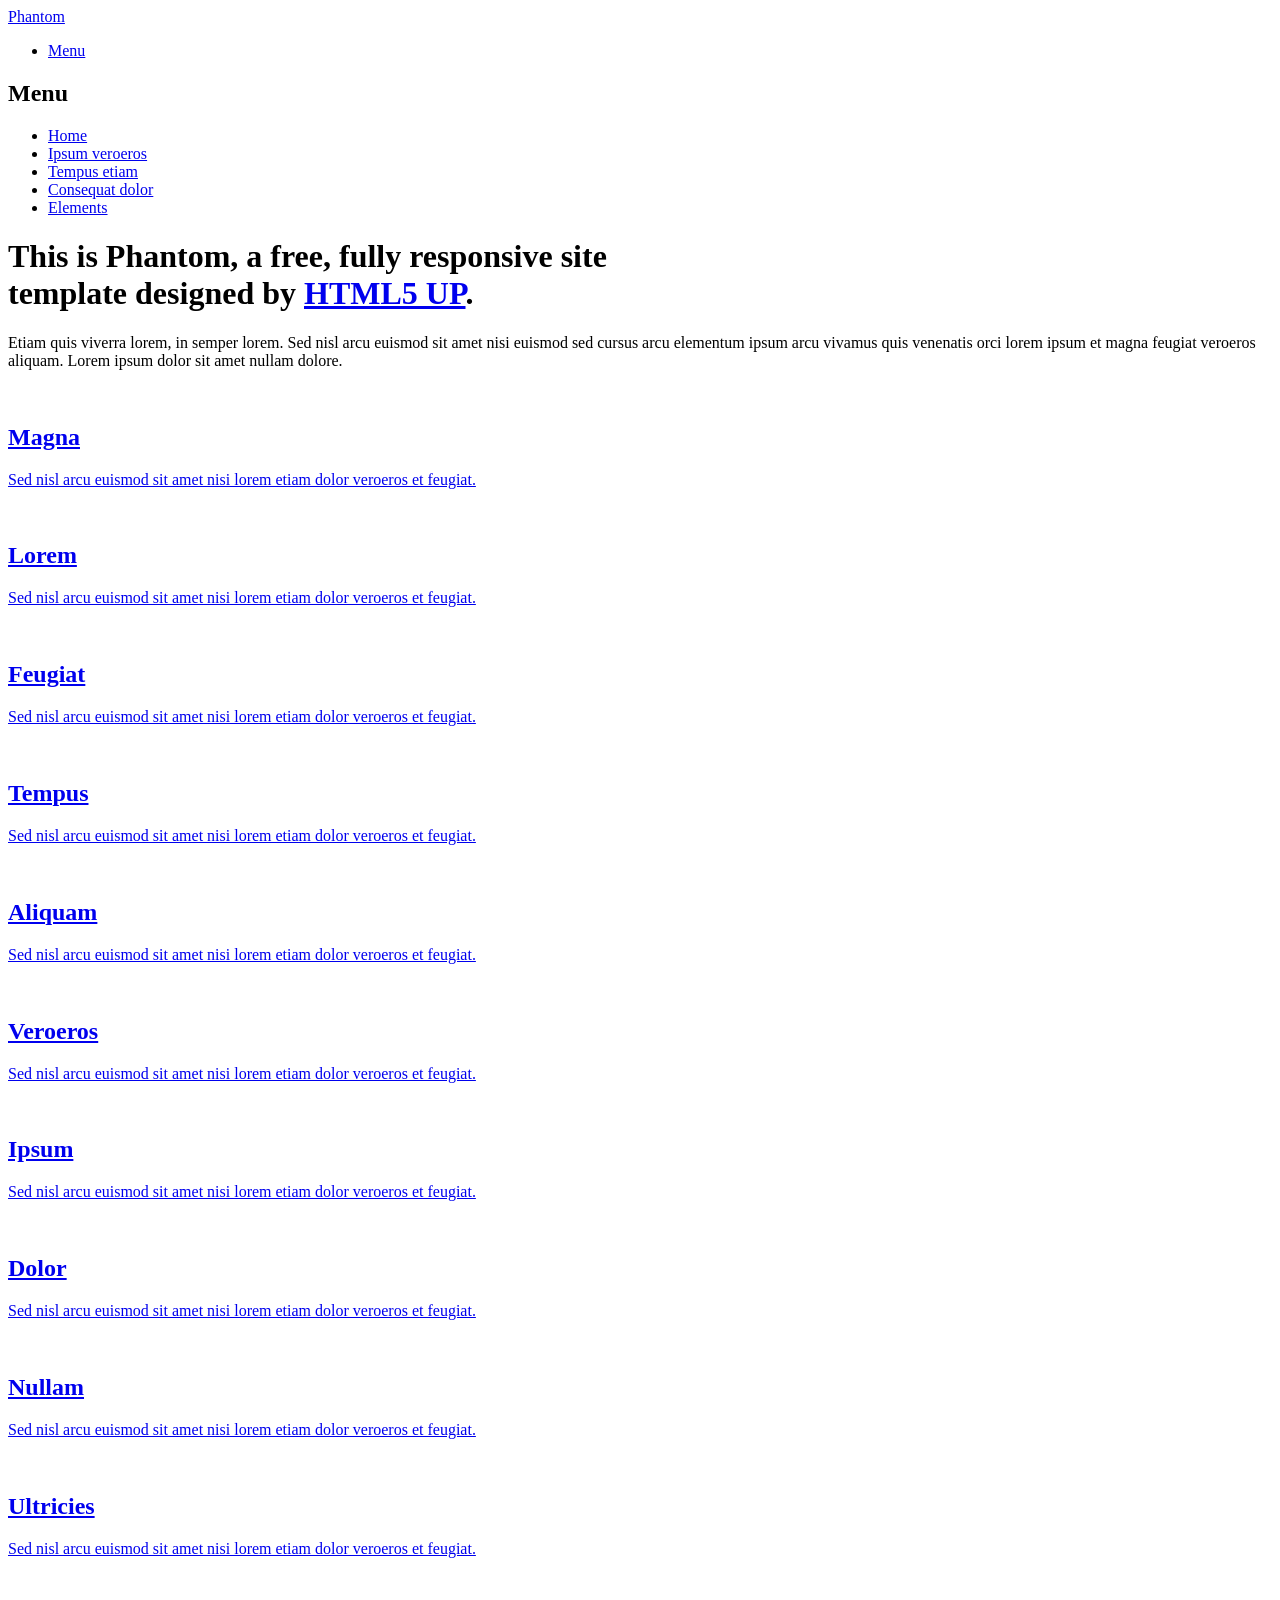
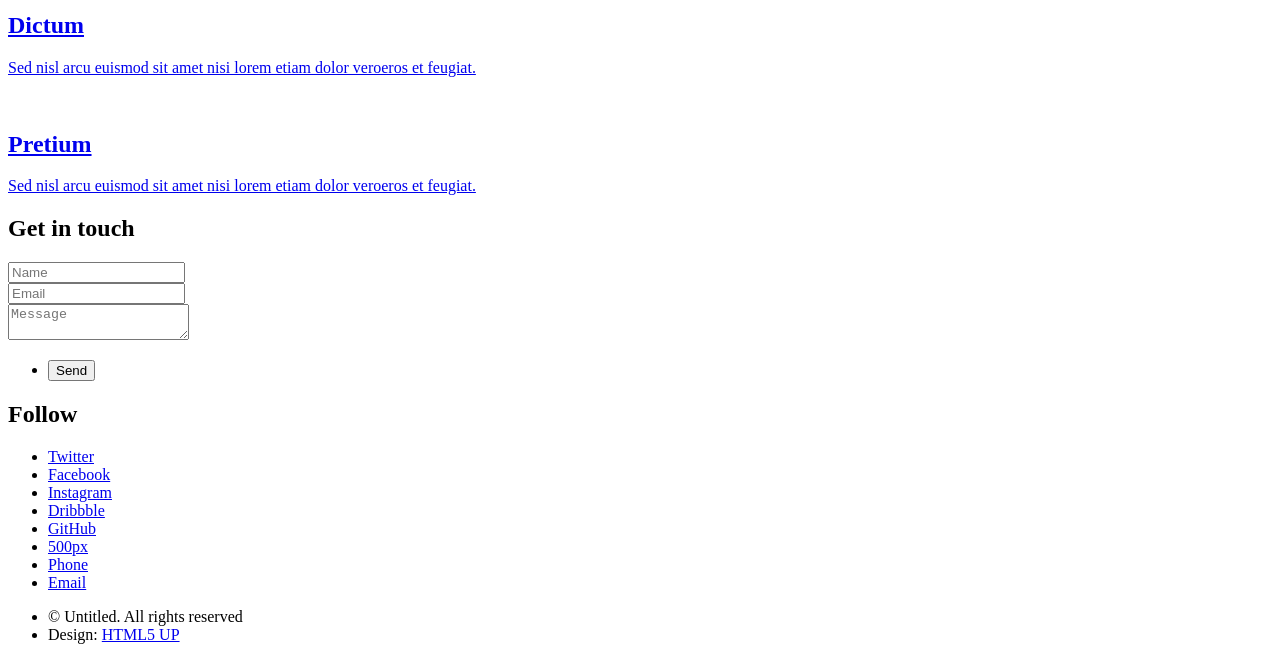
==== index.html @ 8ef7d772 "Add files via upload" ====
<!DOCTYPE HTML>
<!--
	Phantom by HTML5 UP
	html5up.net | @ajlkn
	Free for personal and commercial use under the CCA 3.0 license (html5up.net/license)
-->
<html>
	<head>
		<title>Phantom by HTML5 UP</title>
		<meta charset="utf-8" />
		<meta name="viewport" content="width=device-width, initial-scale=1, user-scalable=no" />
		<link rel="stylesheet" href="assets/css/main.css" />
		<noscript><link rel="stylesheet" href="assets/css/noscript.css" /></noscript>
	</head>
	<body class="is-preload">
		<!-- Wrapper -->
			<div id="wrapper">

				<!-- Header -->
					<header id="header">
						<div class="inner">

							<!-- Logo -->
								<a href="index.html" class="logo">
									<span class="symbol"><img src="images/logo.svg" alt="" /></span><span class="title">Phantom</span>
								</a>

							<!-- Nav -->
								<nav>
									<ul>
										<li><a href="#menu">Menu</a></li>
									</ul>
								</nav>

						</div>
					</header>

				<!-- Menu -->
					<nav id="menu">
						<h2>Menu</h2>
						<ul>
							<li><a href="index.html">Home</a></li>
							<li><a href="generic.html">Ipsum veroeros</a></li>
							<li><a href="generic.html">Tempus etiam</a></li>
							<li><a href="generic.html">Consequat dolor</a></li>
							<li><a href="elements.html">Elements</a></li>
						</ul>
					</nav>

				<!-- Main -->
					<div id="main">
						<div class="inner">
							<header>
								<h1>This is Phantom, a free, fully responsive site<br />
								template designed by <a href="http://html5up.net">HTML5 UP</a>.</h1>
								<p>Etiam quis viverra lorem, in semper lorem. Sed nisl arcu euismod sit amet nisi euismod sed cursus arcu elementum ipsum arcu vivamus quis venenatis orci lorem ipsum et magna feugiat veroeros aliquam. Lorem ipsum dolor sit amet nullam dolore.</p>
							</header>
							<section class="tiles">
								<article class="style1">
									<span class="image">
										<img src="images/pic01.jpg" alt="" />
									</span>
									<a href="generic.html">
										<h2>Magna</h2>
										<div class="content">
											<p>Sed nisl arcu euismod sit amet nisi lorem etiam dolor veroeros et feugiat.</p>
										</div>
									</a>
								</article>
								<article class="style2">
									<span class="image">
										<img src="images/pic02.jpg" alt="" />
									</span>
									<a href="generic.html">
										<h2>Lorem</h2>
										<div class="content">
											<p>Sed nisl arcu euismod sit amet nisi lorem etiam dolor veroeros et feugiat.</p>
										</div>
									</a>
								</article>
								<article class="style3">
									<span class="image">
										<img src="images/pic03.jpg" alt="" />
									</span>
									<a href="generic.html">
										<h2>Feugiat</h2>
										<div class="content">
											<p>Sed nisl arcu euismod sit amet nisi lorem etiam dolor veroeros et feugiat.</p>
										</div>
									</a>
								</article>
								<article class="style4">
									<span class="image">
										<img src="images/pic04.jpg" alt="" />
									</span>
									<a href="generic.html">
										<h2>Tempus</h2>
										<div class="content">
											<p>Sed nisl arcu euismod sit amet nisi lorem etiam dolor veroeros et feugiat.</p>
										</div>
									</a>
								</article>
								<article class="style5">
									<span class="image">
										<img src="images/pic05.jpg" alt="" />
									</span>
									<a href="generic.html">
										<h2>Aliquam</h2>
										<div class="content">
											<p>Sed nisl arcu euismod sit amet nisi lorem etiam dolor veroeros et feugiat.</p>
										</div>
									</a>
								</article>
								<article class="style6">
									<span class="image">
										<img src="images/pic06.jpg" alt="" />
									</span>
									<a href="generic.html">
										<h2>Veroeros</h2>
										<div class="content">
											<p>Sed nisl arcu euismod sit amet nisi lorem etiam dolor veroeros et feugiat.</p>
										</div>
									</a>
								</article>
								<article class="style2">
									<span class="image">
										<img src="images/pic07.jpg" alt="" />
									</span>
									<a href="generic.html">
										<h2>Ipsum</h2>
										<div class="content">
											<p>Sed nisl arcu euismod sit amet nisi lorem etiam dolor veroeros et feugiat.</p>
										</div>
									</a>
								</article>
								<article class="style3">
									<span class="image">
										<img src="images/pic08.jpg" alt="" />
									</span>
									<a href="generic.html">
										<h2>Dolor</h2>
										<div class="content">
											<p>Sed nisl arcu euismod sit amet nisi lorem etiam dolor veroeros et feugiat.</p>
										</div>
									</a>
								</article>
								<article class="style1">
									<span class="image">
										<img src="images/pic09.jpg" alt="" />
									</span>
									<a href="generic.html">
										<h2>Nullam</h2>
										<div class="content">
											<p>Sed nisl arcu euismod sit amet nisi lorem etiam dolor veroeros et feugiat.</p>
										</div>
									</a>
								</article>
								<article class="style5">
									<span class="image">
										<img src="images/pic10.jpg" alt="" />
									</span>
									<a href="generic.html">
										<h2>Ultricies</h2>
										<div class="content">
											<p>Sed nisl arcu euismod sit amet nisi lorem etiam dolor veroeros et feugiat.</p>
										</div>
									</a>
								</article>
								<article class="style6">
									<span class="image">
										<img src="images/pic11.jpg" alt="" />
									</span>
									<a href="generic.html">
										<h2>Dictum</h2>
										<div class="content">
											<p>Sed nisl arcu euismod sit amet nisi lorem etiam dolor veroeros et feugiat.</p>
										</div>
									</a>
								</article>
								<article class="style4">
									<span class="image">
										<img src="images/pic12.jpg" alt="" />
									</span>
									<a href="generic.html">
										<h2>Pretium</h2>
										<div class="content">
											<p>Sed nisl arcu euismod sit amet nisi lorem etiam dolor veroeros et feugiat.</p>
										</div>
									</a>
								</article>
							</section>
						</div>
					</div>

				<!-- Footer -->
					<footer id="footer">
						<div class="inner">
							<section>
								<h2>Get in touch</h2>
								<form method="post" action="#">
									<div class="fields">
										<div class="field half">
											<input type="text" name="name" id="name" placeholder="Name" />
										</div>
										<div class="field half">
											<input type="email" name="email" id="email" placeholder="Email" />
										</div>
										<div class="field">
											<textarea name="message" id="message" placeholder="Message"></textarea>
										</div>
									</div>
									<ul class="actions">
										<li><input type="submit" value="Send" class="primary" /></li>
									</ul>
								</form>
							</section>
							<section>
								<h2>Follow</h2>
								<ul class="icons">
									<li><a href="#" class="icon brands style2 fa-twitter"><span class="label">Twitter</span></a></li>
									<li><a href="#" class="icon brands style2 fa-facebook-f"><span class="label">Facebook</span></a></li>
									<li><a href="#" class="icon brands style2 fa-instagram"><span class="label">Instagram</span></a></li>
									<li><a href="#" class="icon brands style2 fa-dribbble"><span class="label">Dribbble</span></a></li>
									<li><a href="#" class="icon brands style2 fa-github"><span class="label">GitHub</span></a></li>
									<li><a href="#" class="icon brands style2 fa-500px"><span class="label">500px</span></a></li>
									<li><a href="#" class="icon solid style2 fa-phone"><span class="label">Phone</span></a></li>
									<li><a href="#" class="icon solid style2 fa-envelope"><span class="label">Email</span></a></li>
								</ul>
							</section>
							<ul class="copyright">
								<li>&copy; Untitled. All rights reserved</li><li>Design: <a href="http://html5up.net">HTML5 UP</a></li>
							</ul>
						</div>
					</footer>

			</div>

		<!-- Scripts -->
			<script src="assets/js/jquery.min.js"></script>
			<script src="assets/js/browser.min.js"></script>
			<script src="assets/js/breakpoints.min.js"></script>
			<script src="assets/js/util.js"></script>
			<script src="assets/js/main.js"></script>

	</body>
</html>
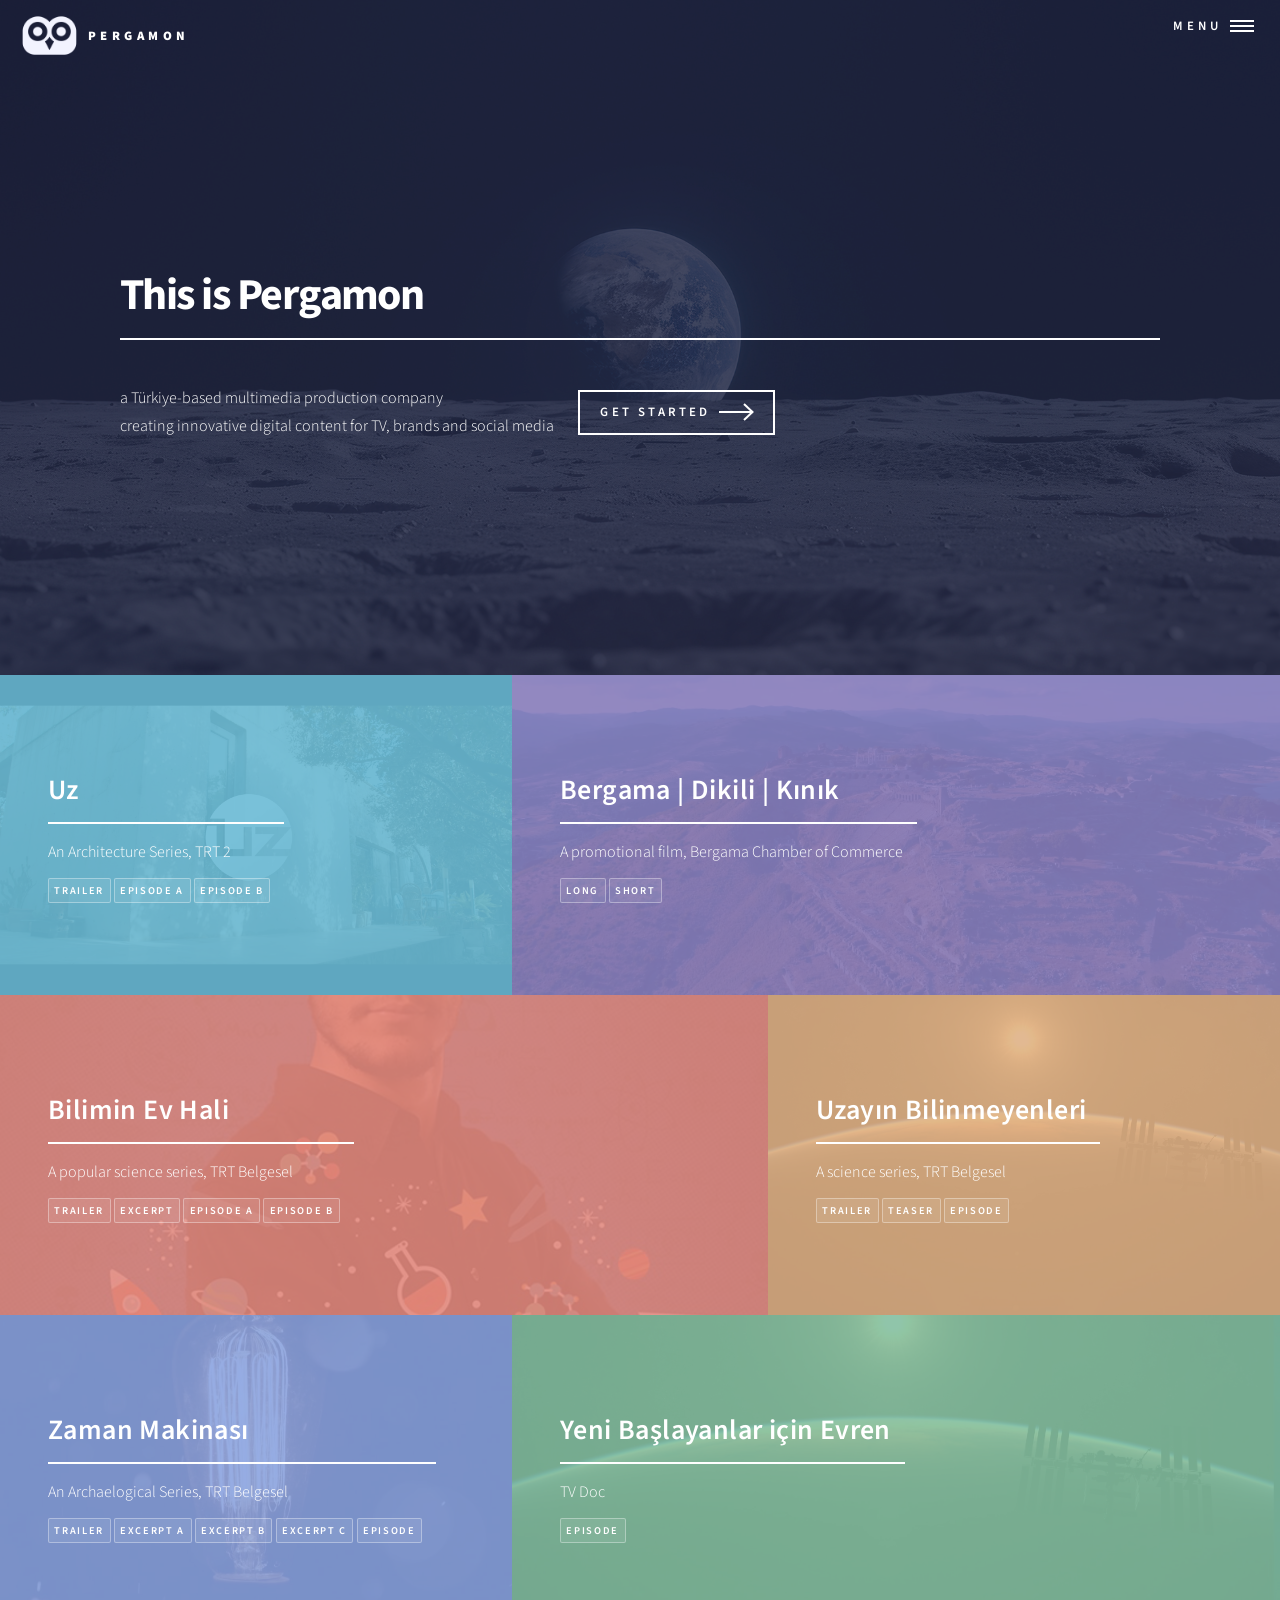
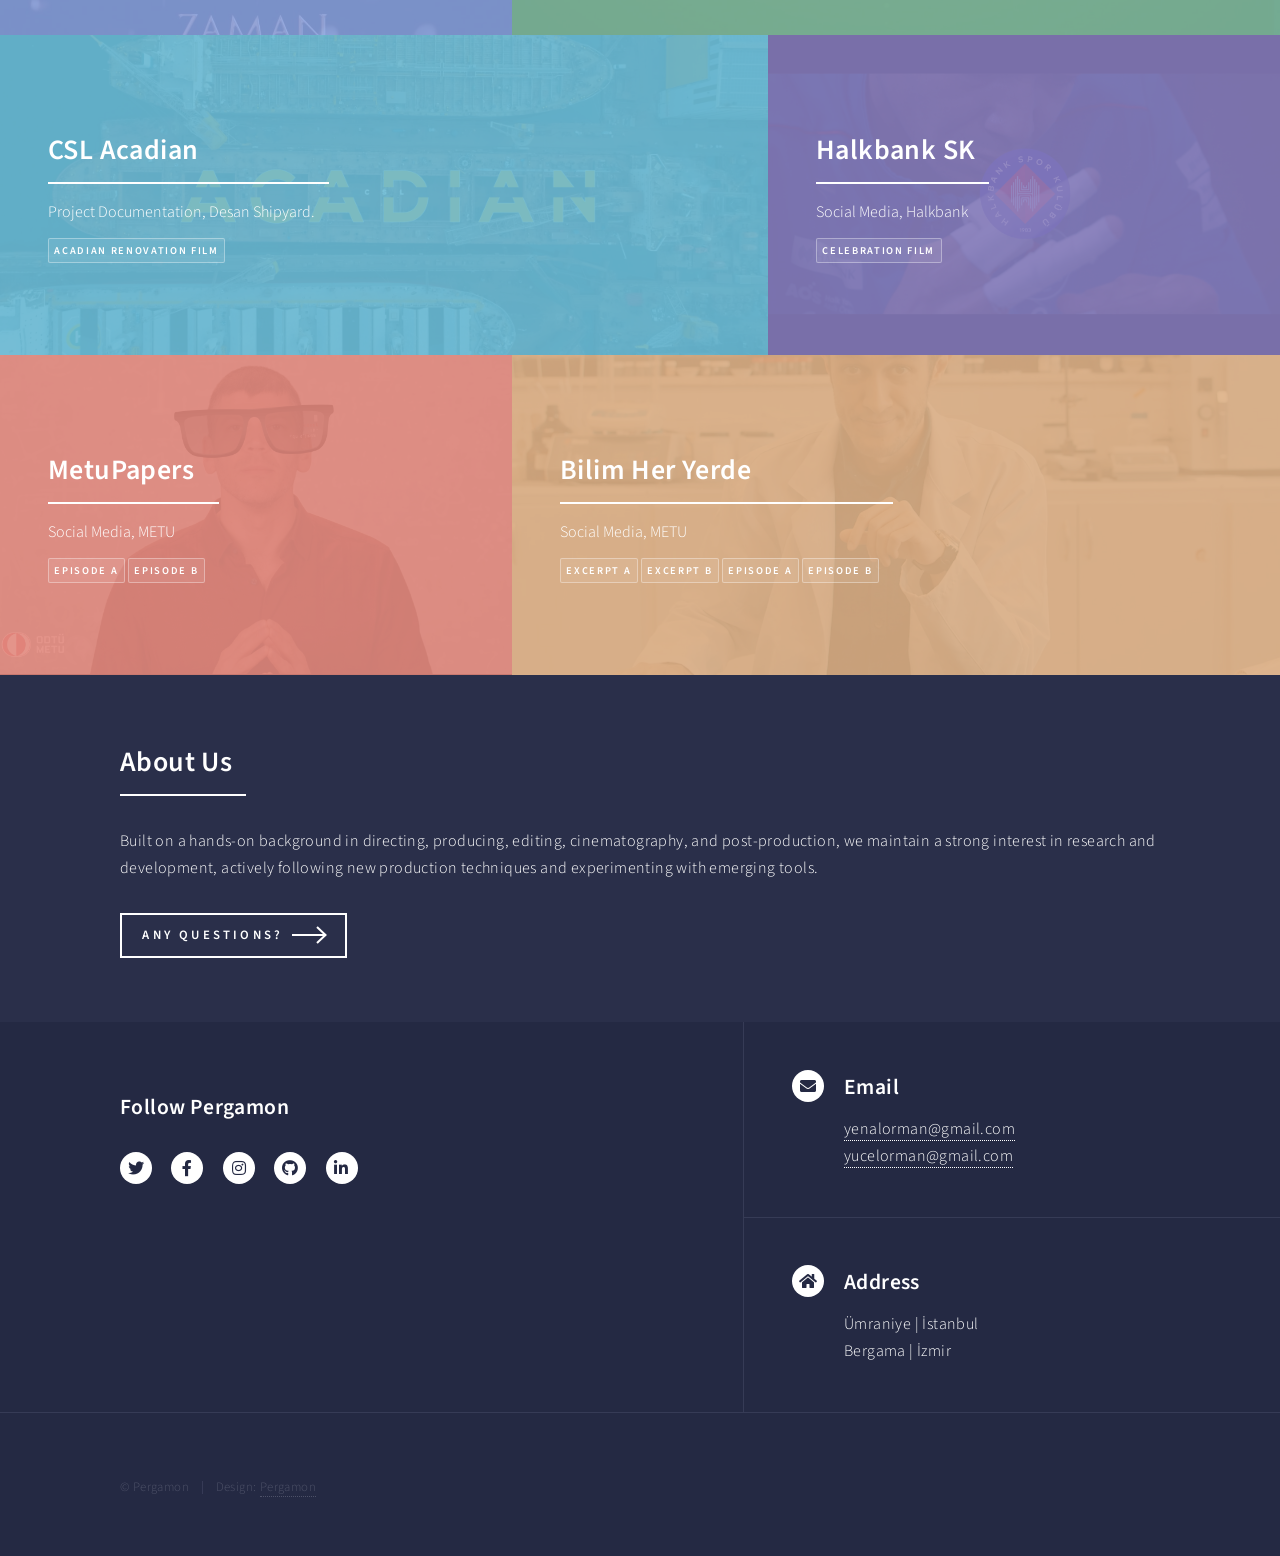
==== commit b000cce4: "Add files via upload" ====
--- a/index.html
+++ b/index.html
@@ -1,246 +1,290 @@
 <!DOCTYPE HTML>
 <!--
-	Phantom by HTML5 UP
-	html5up.net | @ajlkn
-	Free for personal and commercial use under the CCA 3.0 license (html5up.net/license)
 -->
 <html>
 	<head>
-		<title>Phantom by HTML5 UP</title>
+		<title>Pergamon Ltd.</title>
 		<meta charset="utf-8" />
 		<meta name="viewport" content="width=device-width, initial-scale=1, user-scalable=no" />
 		<link rel="stylesheet" href="assets/css/main.css" />
 		<noscript><link rel="stylesheet" href="assets/css/noscript.css" /></noscript>
 	</head>
 	<body class="is-preload">
+
 		<!-- Wrapper -->
 			<div id="wrapper">
 
 				<!-- Header -->
-					<header id="header">
-						<div class="inner">
-
-							<!-- Logo -->
-								<a href="index.html" class="logo">
-									<span class="symbol"><img src="images/logo.svg" alt="" /></span><span class="title">Phantom</span>
-								</a>
-
-							<!-- Nav -->
-								<nav>
-									<ul>
-										<li><a href="#menu">Menu</a></li>
-									</ul>
-								</nav>
-
-						</div>
+					<header id="header" class="alt">
+						<a href="index.html" class="logo"><img src="images/pergamon logo beyaz kucuk.png" alt="Pergamon" /><span class="title">PERGAMON</span></a>
+						<nav>
+							<a href="#menu">Menu</a>
+						</nav>
 					</header>
 
 				<!-- Menu -->
 					<nav id="menu">
-						<h2>Menu</h2>
-						<ul>
+						<ul class="links">
 							<li><a href="index.html">Home</a></li>
-							<li><a href="generic.html">Ipsum veroeros</a></li>
-							<li><a href="generic.html">Tempus etiam</a></li>
-							<li><a href="generic.html">Consequat dolor</a></li>
-							<li><a href="elements.html">Elements</a></li>
+						    <li><a href="visualmedia.html">Visual Media</a></li>
+							<li><a href="digitalproducts.html">Digital Products</a></li>
+							
 						</ul>
+				
 					</nav>
+
+				<!-- Banner -->
+					<section id="banner" class="major">
+						<div class="inner">
+							<header class="major">
+								<h1>This is Pergamon</h1>
+							</header>
+							<div class="content">
+								<p>a Türkiye-based multimedia production company<br />
+								creating innovative digital content for TV, brands and social media</p>
+								<ul class="actions">
+									<li><a href="#one" class="button next scrolly">Get Started</a></li>
+								</ul>
+							</div>
+						</div>
+					</section>
 
 				<!-- Main -->
 					<div id="main">
+
+						<!-- One -->
+							<section id="one" class="tiles">
+								<article>
+									<span class="image">
+										<img src="images/uz.jpg" alt="" />
+									</span>
+									<header class="major">
+										<h3><a href="#" class="link">Uz</a></h3>
+										<p>An Architecture Series, TRT 2</p>
+										<p class="video-links">
+											<a href="https://vimeo.com/909543820?fl=pl&fe=sh" class="video-trigger">Trailer</a>
+										
+											<a href="https://youtu.be/KzY1LyCqass?si=cchCyP4hpcDHNxCf" class="video-trigger">Episode A</a>
+											<a href="https://youtu.be/_0LKGLqTYdk?si=b7eNtXo9RGqZCq-8" class="video-trigger">Episode B</a>
+										</p>
+									</header>
+								</article>
+								<article>
+									<span class="image">
+										<img src="images/berto.jpg" alt="" />
+									</span>
+									<header class="major">
+										<h3><a href="#" class="link">Bergama | Dikili | Kınık</a></h3>
+										<p>A promotional film, Bergama Chamber of Commerce</p>
+										<p class="video-links">
+											<a href="https://youtu.be/z-awczup-54?si=IuM4uDtyjIeVR8jC" class="video-trigger">Long</a>
+											<a href="https://vimeo.com/1128978377?fl=pl&fe=sh" class="video-trigger">Short</a>
+										</p>
+									</header>
+								</article>
+								<article>
+									<span class="image">
+										<img src="images/behkucuk.jpg" alt="" />
+									</span>
+									<header class="major">
+										<h3><a href="#" class="link">Bilimin Ev Hali</a></h3>
+										<p>A popular science series, TRT Belgesel</p>
+										<p class="video-links">
+											<a href="https://vimeo.com/309246441?fl=pl&fe=sh" class="video-trigger">Trailer</a>
+											<a href="https://youtu.be/GDdJOOSnKwM?si=WjJDHmAG09a-mfLA" class="video-trigger" data-external-only="true">Excerpt</a>
+											<a href="https://youtu.be/mqNVMJ-ra8w?si=c8zlOnF4sXnQB_f6" class="video-trigger" data-external-only="true">Episode A</a>
+											<a href="https://youtu.be/QlsK-0fNqRE?si=UO2_cYHmbP0W4Mnn" class="video-trigger" data-external-only="true">Episode B</a>
+										</p>
+									</header>
+								</article>
+								<article>
+									<span class="image">
+										<img src="images/ybe.jpeg" alt="" />
+									</span>
+									<header class="major">
+										<h3><a href="#" class="link">Uzayın Bilinmeyenleri</a></h3>
+										<p>A science series, TRT Belgesel</p>
+										<p class="video-links">
+											<a href="https://vimeo.com/462543343?fl=pl&fe=sh" class="video-trigger" >Trailer</a>
+											<a href="https://vimeo.com/462544536?fl=pl&fe=sh" class="video-trigger">Teaser</a>
+										
+											<a href="https://youtu.be/SA2lbGp1NDU?si=D9zmuxBxyGRw07sG" class="video-trigger" data-external-only="true">Episode</a>
+										</p>
+									</header>
+								</article>
+								<article>
+									<span class="image">
+										<img src="images/zamanmak.jpg" alt="" />
+									</span>
+									<header class="major">
+										<h3><a href="#" class="link">Zaman Makinası</a></h3>
+										<p>An Archaelogical Series, TRT Belgesel</p>
+										<p class="video-links">
+											<a href="https://youtu.be/nMY0j0zYVks?si=WZTzkUrosIS9q4zf" class="video-trigger" data-external-only="true">Trailer</a>
+											<a href="https://vt.tiktok.com/ZSXfXErQj/" class="video-trigger" >Excerpt A</a>
+											<a href="https://vt.tiktok.com/ZSXfXBcBy/" class="video-trigger">Excerpt B</a>
+											<a href="https://vt.tiktok.com/ZSXfXdNba/" class="video-trigger">Excerpt C</a>
+											<a href="https://youtu.be/mYHiNbJmp7E?si=r1aIOt8lJG1AKb_3" class="video-trigger" data-external-only="true">Episode</a>
+										</p>
+									</header>
+								</article>
+								<article>
+									<span class="image">
+										<img src="images/ybe.jpeg" alt="" />
+									</span>
+									<header class="major">
+										<h3><a href="#" class="link">Yeni Başlayanlar için Evren</a></h3>
+										<p>TV Doc</p>
+										<p class="video-links">
+										
+											<a href="https://youtu.be/V2qMyy1cXUY?si=f-NC54RaQBkCCTLb" class="video-trigger" data-external-only="true">Episode</a>
+								
+										</p>
+									</header>
+								</article>
+								<article>
+									<span class="image">
+										<img src="images/csl-master0.jpg" alt="" />
+									</span>
+									<header class="major">
+										<h3><a href="#" class="link"> CSL Acadian</a></h3>
+										<p>Project Documentation, Desan Shipyard.</p>
+										<p class="video-links">
+											<a href="https://vimeo.com/1129138530?fl=pl&fe=sh" class="video-trigger">Acadian Renovation Film</a>
+										
+										</p>
+									</header>
+								</article>
+								<article>
+									<span class="image">
+										<img src="images/halk.png" alt="" />
+									</span>
+									<header class="major">
+										<h3><a href="#" class="link">Halkbank SK</a></h3>
+										<p>Social Media, Halkbank</p>
+										<p class="video-links">
+											<a href="https://vimeo.com/893102237?fl=pl&fe=sh" class="video-trigger">Celebration Film</a>
+										
+										</p>
+									</header>
+								</article>
+								<article>
+									<span class="image">
+										<img src="images/papers.png" alt="" />
+									</span>
+									<header class="major">
+										<h3><a href="#" class="link">MetuPapers</a></h3>
+										<p>Social Media, METU</p>
+										<p class="video-links">
+											
+											<a href="https://youtu.be/9YayRXR4h30?si=j-tamw5vMGcI_QDC" class="video-trigger">Episode A</a>
+											<a href="https://youtu.be/TNH7oI8LSks?si=48xCl7wduK4Jobul" class="video-trigger">Episode B</a>
+										</p>
+									</header>
+								</article>
+								<article>
+									<span class="image">
+										<img src="images/Untitled-1.jpg" alt="" />
+									</span>
+									<header class="major">
+										<h3><a href="#" class="link">Bilim Her Yerde</a></h3>
+										<p>Social Media, METU</p>
+										<p class="video-links">
+											<a href="https://vt.tiktok.com/ZSXfQ8S94/" class="video-trigger">Excerpt A</a>
+											<a href="https://vt.tiktok.com/ZSXANC38t/" class="video-trigger">Excerpt B</a>
+											<a href="https://youtu.be/3YgYwj6aa-o?si=dLib5eCbj5VhFCEf" class="video-trigger">Episode A</a>
+											<a href="https://youtu.be/QlsK-0fNqRE?si=JE_OKwQ03-ccKkxW" class="video-trigger">Episode B</a>
+										</p>
+									</header>
+								</article>
+							</section>
+
+						<!-- Two -->
+							<section id="two">
+								<div class="inner">
+									<header class="major">
+										<h2>About Us</h2>
+									</header>
+									<p>Built on a hands-on background in directing, producing, editing, cinematography, and post-production, we maintain a strong interest in research and development, actively following new production techniques and experimenting with emerging tools.</p>
+									<ul class="actions">
+										<li><a href="#contact" class="button next scrolly">Any Questions?</a></li>
+									</ul>
+								</div>
+							</section>
+
+					</div>
+
+				<!-- Contact -->
+					<section id="contact">
 						<div class="inner">
-							<header>
-								<h1>This is Phantom, a free, fully responsive site<br />
-								template designed by <a href="http://html5up.net">HTML5 UP</a>.</h1>
-								<p>Etiam quis viverra lorem, in semper lorem. Sed nisl arcu euismod sit amet nisi euismod sed cursus arcu elementum ipsum arcu vivamus quis venenatis orci lorem ipsum et magna feugiat veroeros aliquam. Lorem ipsum dolor sit amet nullam dolore.</p>
-							</header>
-							<section class="tiles">
-								<article class="style1">
-									<span class="image">
-										<img src="images/pic01.jpg" alt="" />
-									</span>
-									<a href="generic.html">
-										<h2>Magna</h2>
-										<div class="content">
-											<p>Sed nisl arcu euismod sit amet nisi lorem etiam dolor veroeros et feugiat.</p>
-										</div>
-									</a>
-								</article>
-								<article class="style2">
-									<span class="image">
-										<img src="images/pic02.jpg" alt="" />
-									</span>
-									<a href="generic.html">
-										<h2>Lorem</h2>
-										<div class="content">
-											<p>Sed nisl arcu euismod sit amet nisi lorem etiam dolor veroeros et feugiat.</p>
-										</div>
-									</a>
-								</article>
-								<article class="style3">
-									<span class="image">
-										<img src="images/pic03.jpg" alt="" />
-									</span>
-									<a href="generic.html">
-										<h2>Feugiat</h2>
-										<div class="content">
-											<p>Sed nisl arcu euismod sit amet nisi lorem etiam dolor veroeros et feugiat.</p>
-										</div>
-									</a>
-								</article>
-								<article class="style4">
-									<span class="image">
-										<img src="images/pic04.jpg" alt="" />
-									</span>
-									<a href="generic.html">
-										<h2>Tempus</h2>
-										<div class="content">
-											<p>Sed nisl arcu euismod sit amet nisi lorem etiam dolor veroeros et feugiat.</p>
-										</div>
-									</a>
-								</article>
-								<article class="style5">
-									<span class="image">
-										<img src="images/pic05.jpg" alt="" />
-									</span>
-									<a href="generic.html">
-										<h2>Aliquam</h2>
-										<div class="content">
-											<p>Sed nisl arcu euismod sit amet nisi lorem etiam dolor veroeros et feugiat.</p>
-										</div>
-									</a>
-								</article>
-								<article class="style6">
-									<span class="image">
-										<img src="images/pic06.jpg" alt="" />
-									</span>
-									<a href="generic.html">
-										<h2>Veroeros</h2>
-										<div class="content">
-											<p>Sed nisl arcu euismod sit amet nisi lorem etiam dolor veroeros et feugiat.</p>
-										</div>
-									</a>
-								</article>
-								<article class="style2">
-									<span class="image">
-										<img src="images/pic07.jpg" alt="" />
-									</span>
-									<a href="generic.html">
-										<h2>Ipsum</h2>
-										<div class="content">
-											<p>Sed nisl arcu euismod sit amet nisi lorem etiam dolor veroeros et feugiat.</p>
-										</div>
-									</a>
-								</article>
-								<article class="style3">
-									<span class="image">
-										<img src="images/pic08.jpg" alt="" />
-									</span>
-									<a href="generic.html">
-										<h2>Dolor</h2>
-										<div class="content">
-											<p>Sed nisl arcu euismod sit amet nisi lorem etiam dolor veroeros et feugiat.</p>
-										</div>
-									</a>
-								</article>
-								<article class="style1">
-									<span class="image">
-										<img src="images/pic09.jpg" alt="" />
-									</span>
-									<a href="generic.html">
-										<h2>Nullam</h2>
-										<div class="content">
-											<p>Sed nisl arcu euismod sit amet nisi lorem etiam dolor veroeros et feugiat.</p>
-										</div>
-									</a>
-								</article>
-								<article class="style5">
-									<span class="image">
-										<img src="images/pic10.jpg" alt="" />
-									</span>
-									<a href="generic.html">
-										<h2>Ultricies</h2>
-										<div class="content">
-											<p>Sed nisl arcu euismod sit amet nisi lorem etiam dolor veroeros et feugiat.</p>
-										</div>
-									</a>
-								</article>
-								<article class="style6">
-									<span class="image">
-										<img src="images/pic11.jpg" alt="" />
-									</span>
-									<a href="generic.html">
-										<h2>Dictum</h2>
-										<div class="content">
-											<p>Sed nisl arcu euismod sit amet nisi lorem etiam dolor veroeros et feugiat.</p>
-										</div>
-									</a>
-								</article>
-								<article class="style4">
-									<span class="image">
-										<img src="images/pic12.jpg" alt="" />
-									</span>
-									<a href="generic.html">
-										<h2>Pretium</h2>
-										<div class="content">
-											<p>Sed nisl arcu euismod sit amet nisi lorem etiam dolor veroeros et feugiat.</p>
-										</div>
-									</a>
-								</article>
-							</section>
-						</div>
-					</div>
+							<section>
+								<div class="contact-social">
+									<h3>Follow Pergamon</h3>
+									<ul class="icons">
+										<li><a href="https://x.com/yenalorman" class="icon brands alt fa-twitter"><span class="label">Twitter</span></a></li>
+										<li><a href="https://www.facebook.com/yenal.orman" class="icon brands alt fa-facebook-f"><span class="label">Facebook</span></a></li>
+										<li><a href="https://www.instagram.com/yenalorman/" class="icon brands alt fa-instagram"><span class="label">Instagram</span></a></li>
+										<li><a href="https://github.com/yenalorman/" class="icon brands alt fa-github"><span class="label">GitHub</span></a></li>
+										<li><a href="https://www.linkedin.com/in/yenal-orman-630a6335/" class="icon brands alt fa-linkedin-in"><span class="label">LinkedIn</span></a></li>
+									</ul>
+								</div>
+							</section>
+							<section class="split">
+								<section>
+									<div class="contact-method">
+										<span class="icon solid alt fa-envelope"></span>
+										<h3>Email</h3>
+										<a href="#">yenalorman@gmail.com</a>
+										<a href="#">yucelorman@gmail.com</a>
+									</div>
+								</section>
+					
+								<section>
+									<div class="contact-method">
+										<span class="icon solid alt fa-home"></span>
+										<h3>Address</h3>
+										<span>Ümraniye | İstanbul<br />
+										Bergama | İzmir<br />
+										</span>
+									</div>
+								</section>
+							</section>
+						</div>
+					</section>
 
 				<!-- Footer -->
 					<footer id="footer">
 						<div class="inner">
-							<section>
-								<h2>Get in touch</h2>
-								<form method="post" action="#">
-									<div class="fields">
-										<div class="field half">
-											<input type="text" name="name" id="name" placeholder="Name" />
-										</div>
-										<div class="field half">
-											<input type="email" name="email" id="email" placeholder="Email" />
-										</div>
-										<div class="field">
-											<textarea name="message" id="message" placeholder="Message"></textarea>
-										</div>
-									</div>
-									<ul class="actions">
-										<li><input type="submit" value="Send" class="primary" /></li>
-									</ul>
-								</form>
-							</section>
-							<section>
-								<h2>Follow</h2>
-								<ul class="icons">
-									<li><a href="#" class="icon brands style2 fa-twitter"><span class="label">Twitter</span></a></li>
-									<li><a href="#" class="icon brands style2 fa-facebook-f"><span class="label">Facebook</span></a></li>
-									<li><a href="#" class="icon brands style2 fa-instagram"><span class="label">Instagram</span></a></li>
-									<li><a href="#" class="icon brands style2 fa-dribbble"><span class="label">Dribbble</span></a></li>
-									<li><a href="#" class="icon brands style2 fa-github"><span class="label">GitHub</span></a></li>
-									<li><a href="#" class="icon brands style2 fa-500px"><span class="label">500px</span></a></li>
-									<li><a href="#" class="icon solid style2 fa-phone"><span class="label">Phone</span></a></li>
-									<li><a href="#" class="icon solid style2 fa-envelope"><span class="label">Email</span></a></li>
-								</ul>
-							</section>
 							<ul class="copyright">
-								<li>&copy; Untitled. All rights reserved</li><li>Design: <a href="http://html5up.net">HTML5 UP</a></li>
+								<li>&copy; Pergamon</li><li>Design: <a href="https://www.pergamonyapim.com">Pergamon</a></li>
 							</ul>
 						</div>
 					</footer>
+
+				<div id="video-modal" class="video-modal" aria-hidden="true">
+					<div class="video-modal__dialog" role="dialog" aria-modal="true" aria-label="Video player">
+						<button type="button" class="video-modal__close" aria-label="Close video">Close</button>
+						<div class="video-modal__frame-wrap">
+							<iframe class="video-modal__frame" src="" title="Video player" allow="accelerometer; autoplay; clipboard-write; encrypted-media; gyroscope; picture-in-picture; web-share; fullscreen" allowfullscreen referrerpolicy="strict-origin-when-cross-origin"></iframe>
+							<div class="video-modal__fallback" aria-hidden="true">
+								<p>Bu video sadece YouTube'da izlenebilir.</p>
+								<a href="#" class="video-modal__fallback-link" target="_blank" rel="noopener">YouTube'da izleyin</a>
+							</div>
+						</div>
+					</div>
+				</div>
 
 			</div>
 
 		<!-- Scripts -->
 			<script src="assets/js/jquery.min.js"></script>
+			<script src="assets/js/jquery.scrolly.min.js"></script>
+			<script src="assets/js/jquery.scrollex.min.js"></script>
 			<script src="assets/js/browser.min.js"></script>
 			<script src="assets/js/breakpoints.min.js"></script>
 			<script src="assets/js/util.js"></script>
 			<script src="assets/js/main.js"></script>
+			<script src="assets/js/video-modal.js"></script>
 
 	</body>
-</html>+</html>
--- a/assets/css/noscript.css
+++ b/assets/css/noscript.css
@@ -0,0 +1,23 @@
+/*
+	Forty by HTML5 UP
+	html5up.net | @ajlkn
+	Free for personal and commercial use under the CCA 3.0 license (html5up.net/license)
+*/
+
+/* Banner */
+
+	body.is-preload #banner:after {
+		opacity: 0.85;
+	}
+
+	body.is-preload #banner > .inner {
+		-moz-filter: none;
+		-webkit-filter: none;
+		-ms-filter: none;
+		filter: none;
+		-moz-transform: none;
+		-webkit-transform: none;
+		-ms-transform: none;
+		transform: none;
+		opacity: 1;
+	}
